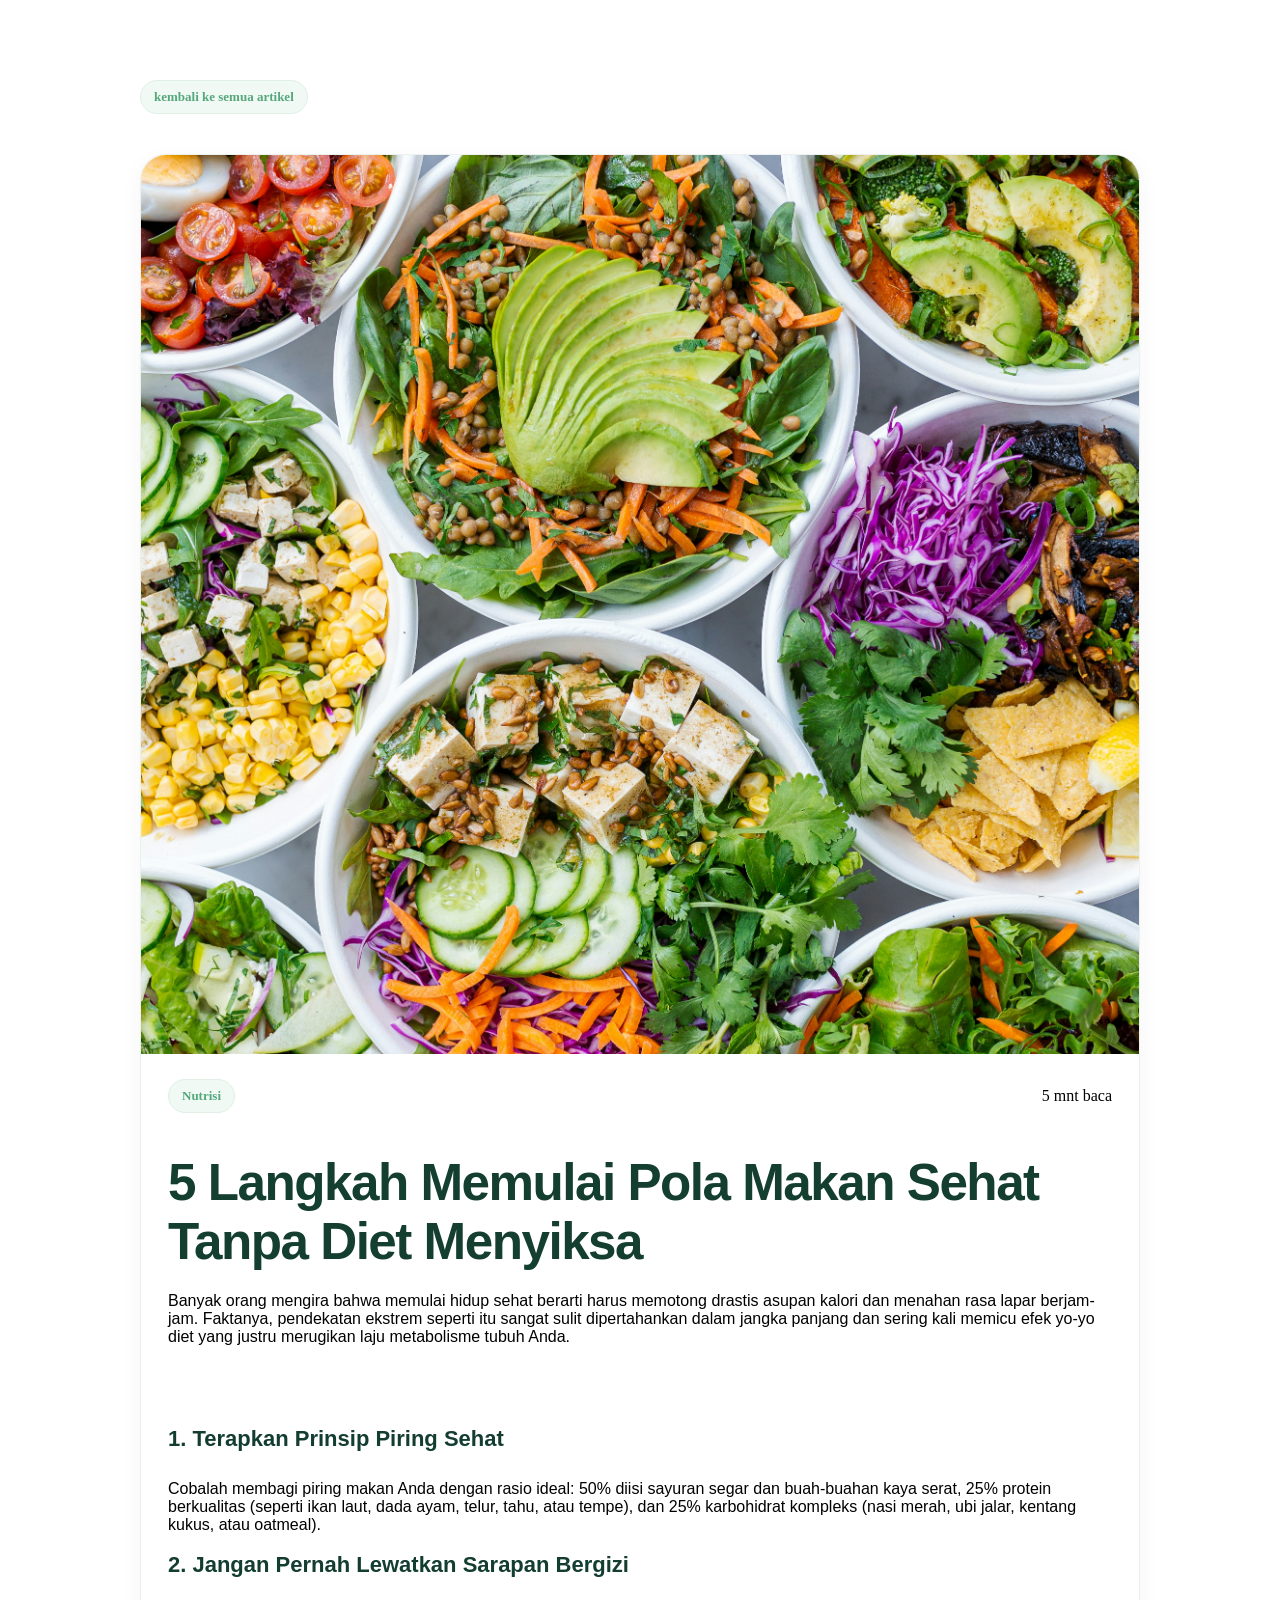
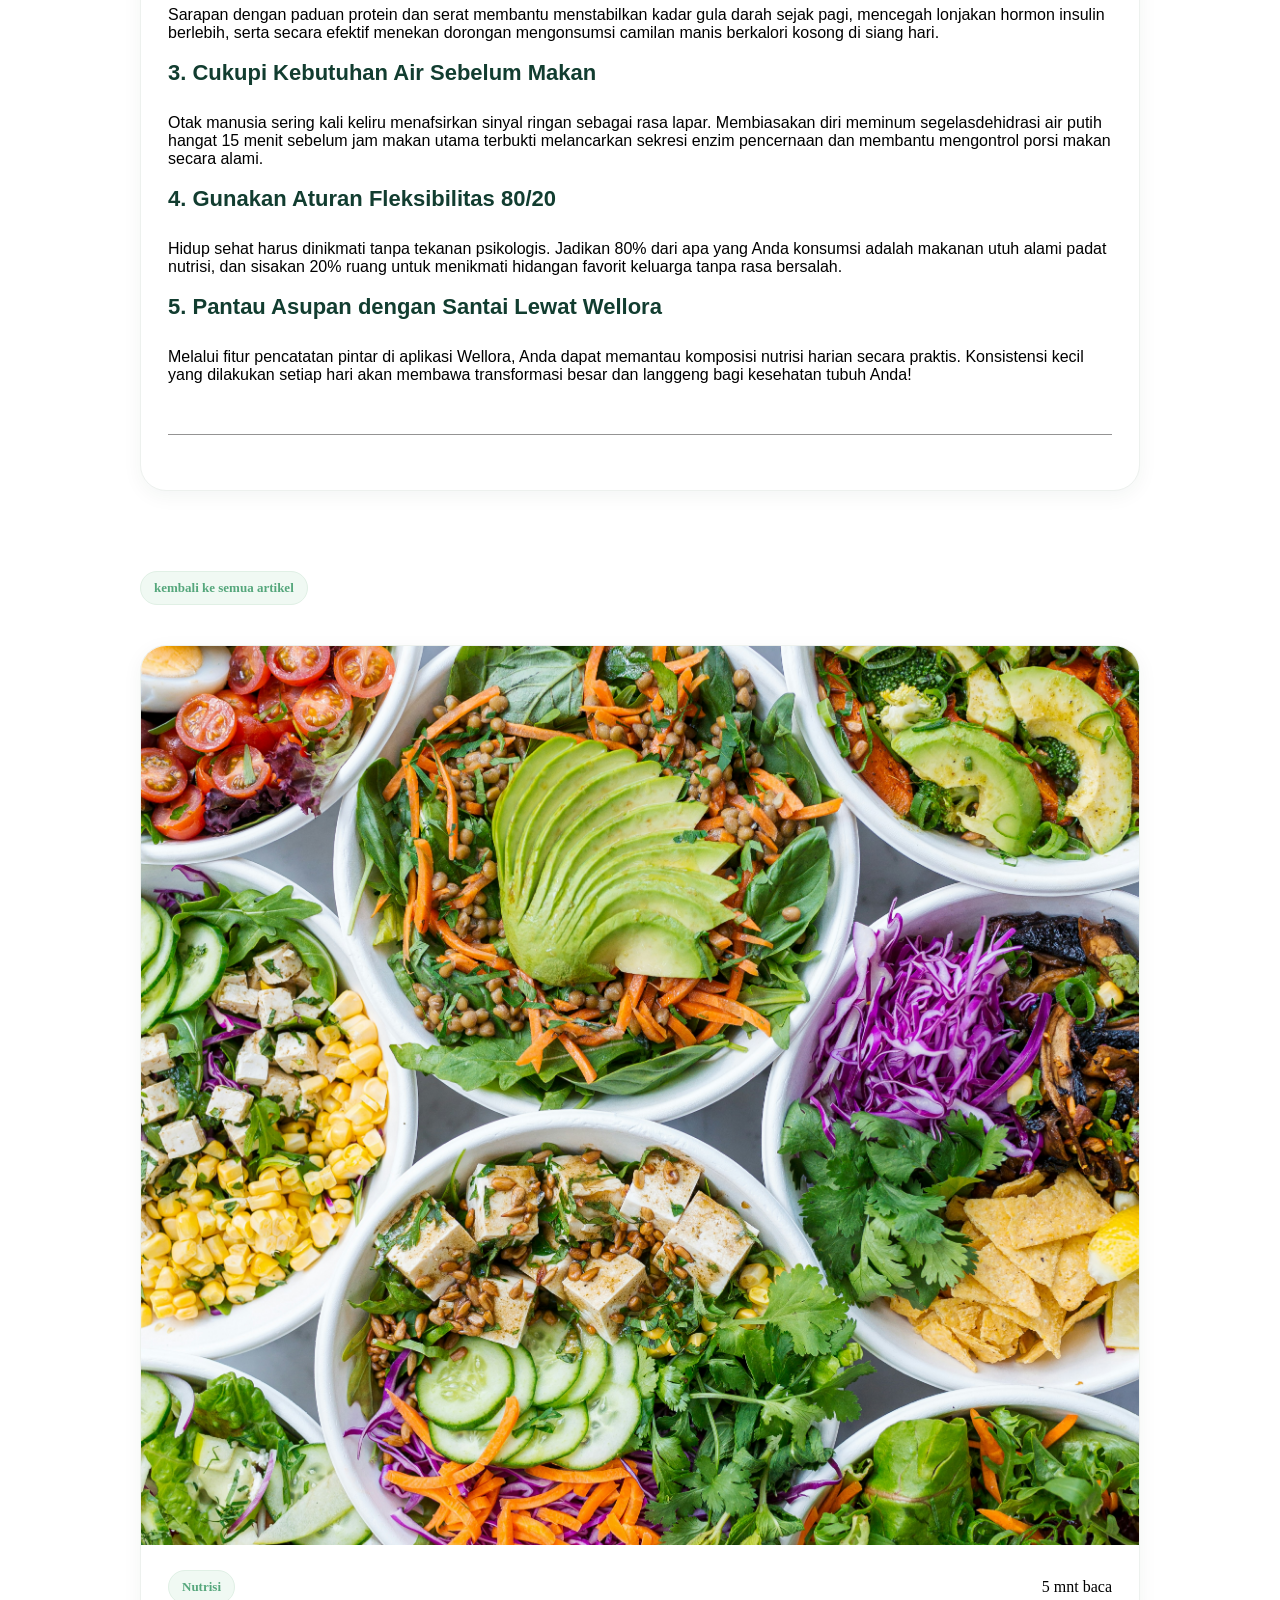
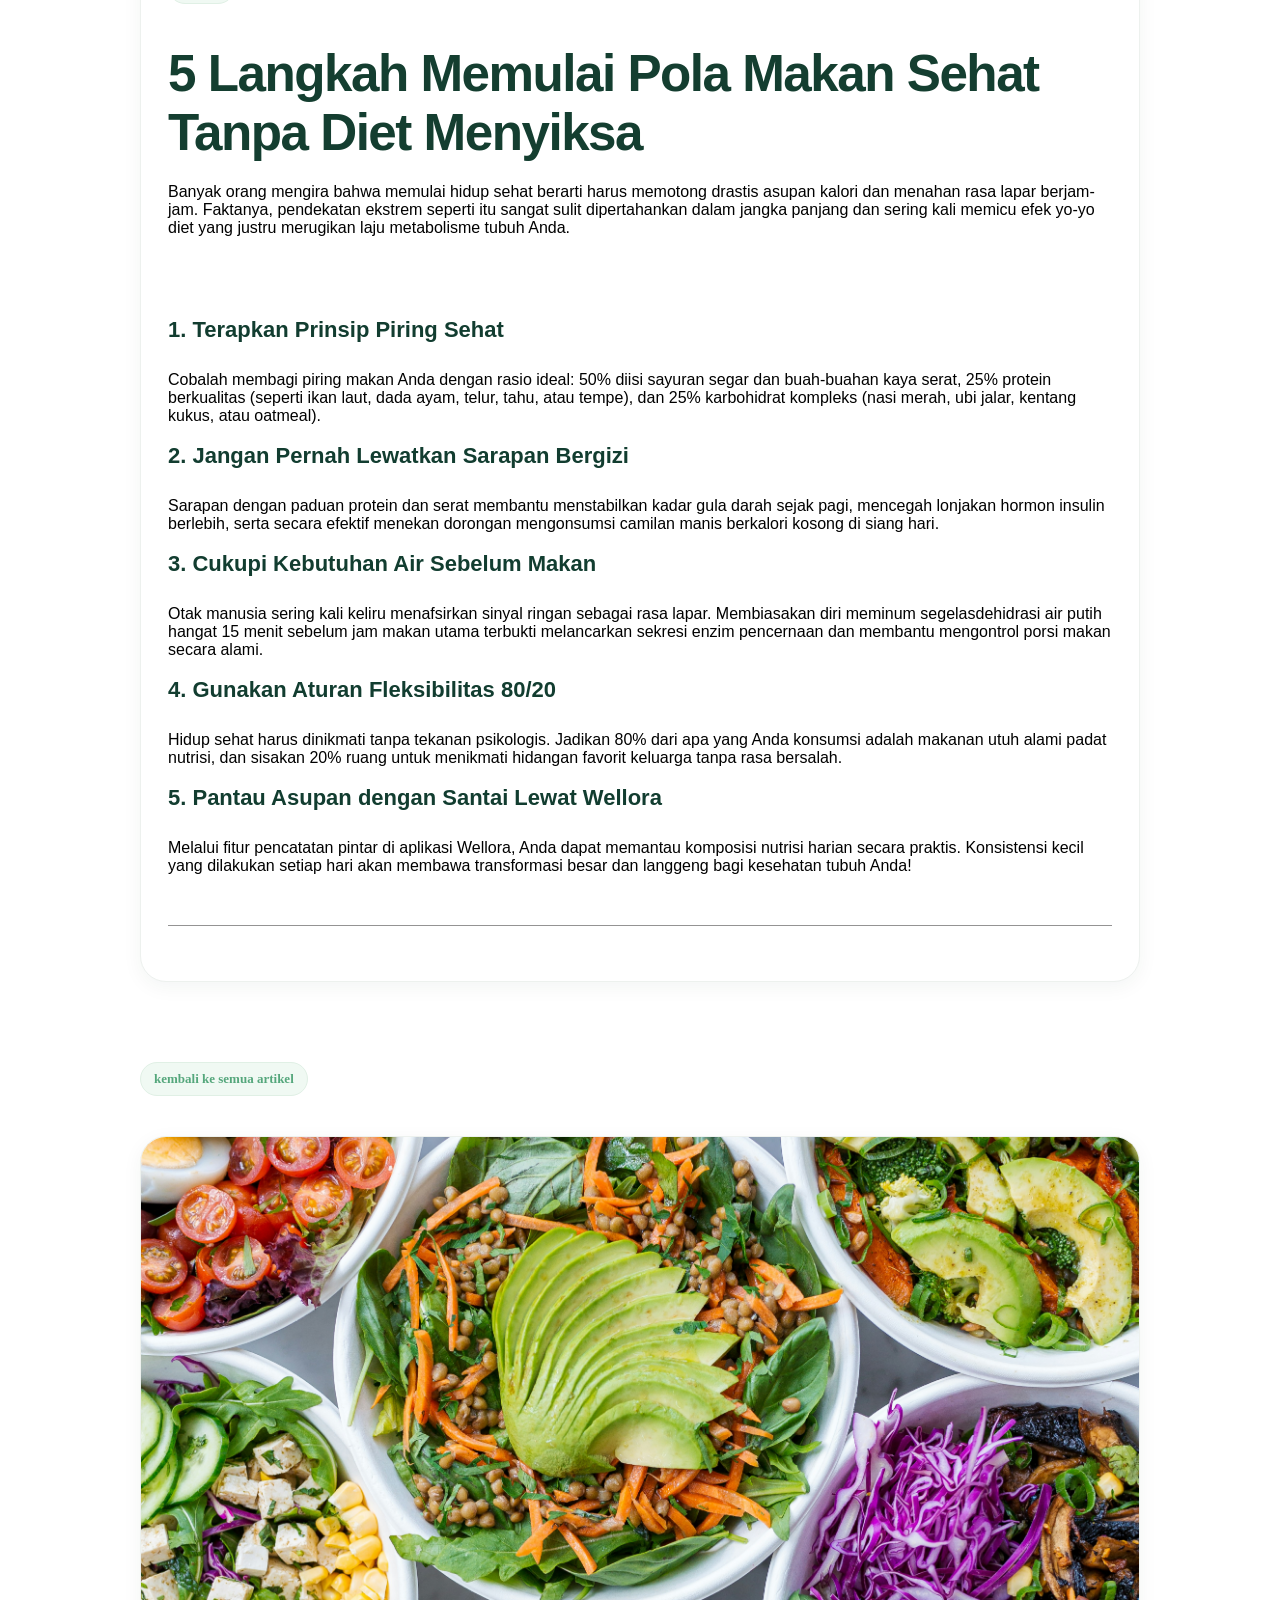
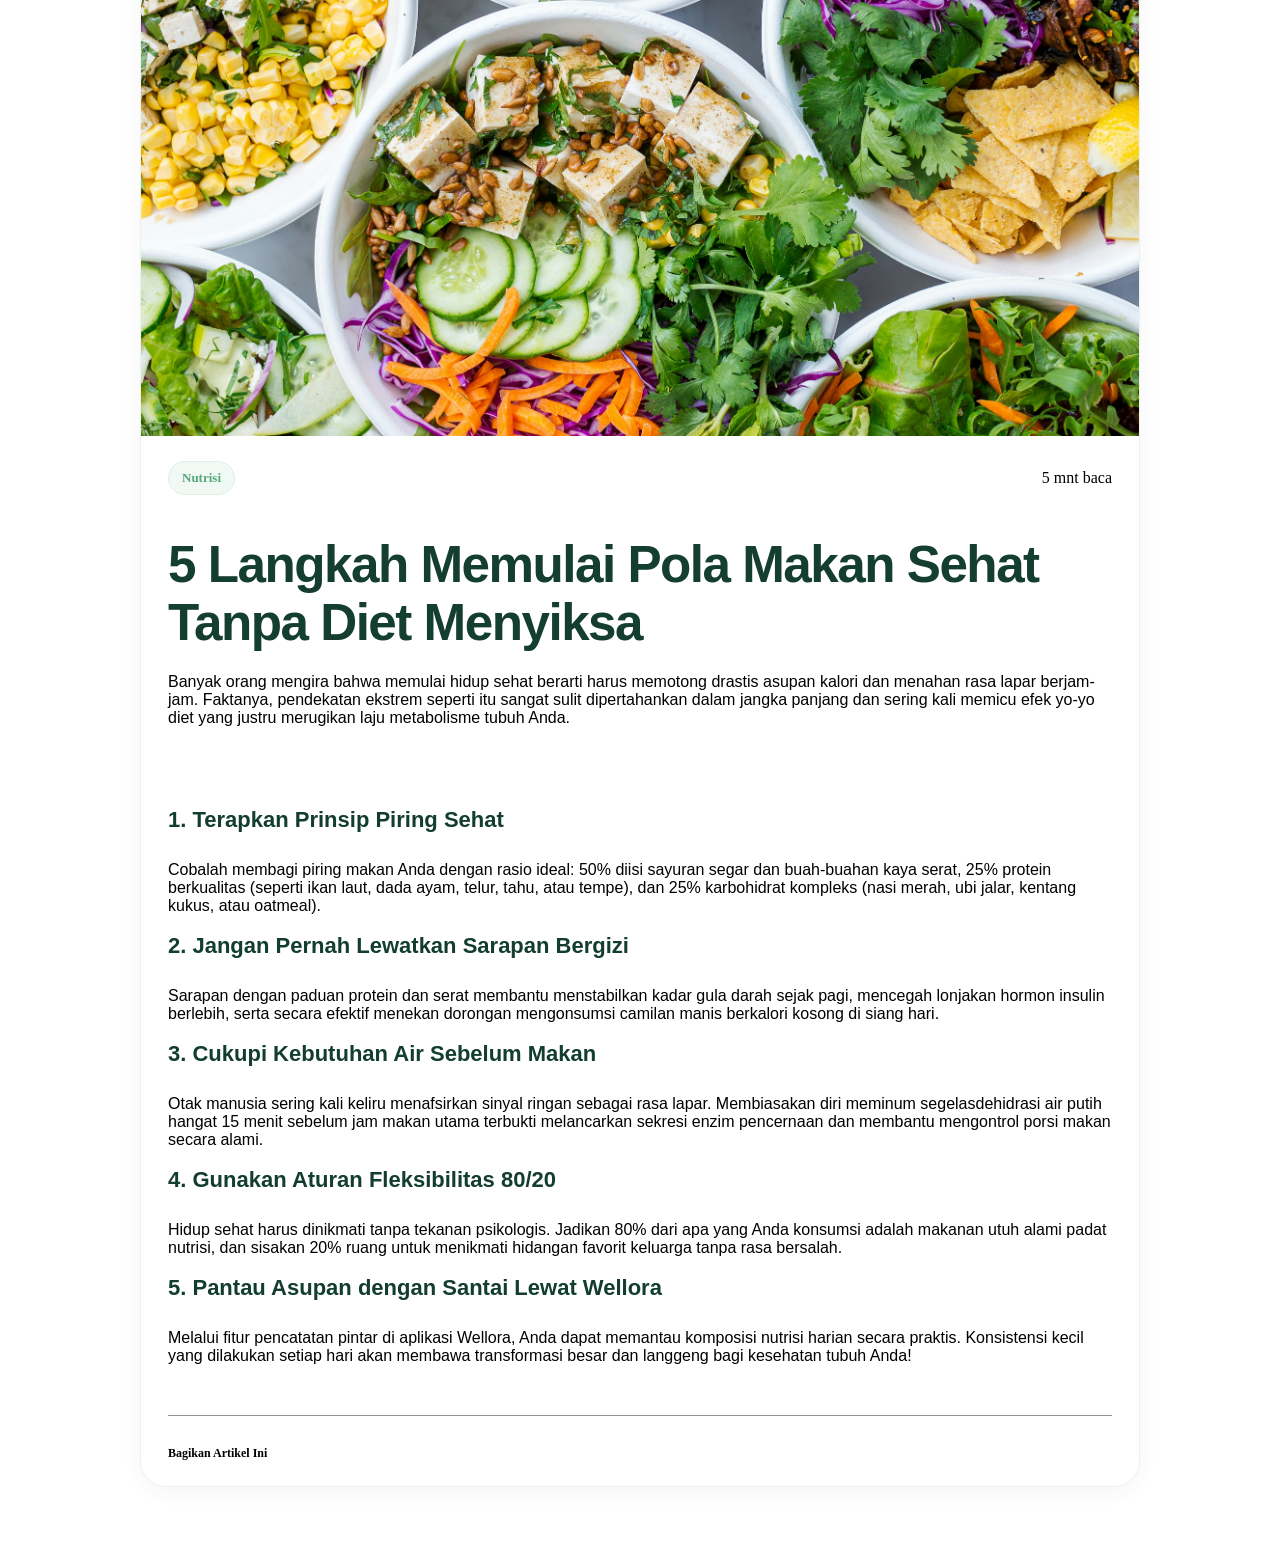
==== detail-berita.html @ 97751a6f "artikel baru 2" ====
<!DOCTYPE html>
<html lang="en">
<head>
    <meta charset="UTF-8">
    <meta name="viewport" content="width=device-width, initial-scale=1.0">
    <title>Detail berita</title>

     <link rel="stylesheet" href="detail-berita.css">


</head>
<body>
    
<!-- ini artikel 0 -->
    <div class="artikel-container">
        <div class="kembali">
    <span class="kmbl"><i class="fa-solid fa-arrow-left-long">
    </i>kembali ke semua artikel</span>
</div>    
      <!-- artikel 1 -->
         <div class="artikel-card">
            <div class="artikel-image">
                <img src="aset/luisa-brimble-2RrBE90w0T8-unsplash.jpg"
                    alt="pola makanan sehat ">
            </div>
             <div class="artikel-content">
                <div class="artikel-meta">
                     <span class="artikel-kategori">Nutrisi</span>
                    <span class="waktu-baca">5 mnt baca</span>
                </div>

                <h3 class="artikel-title">
                    5 Langkah Memulai Pola Makan Sehat Tanpa Diet Menyiksa
                </h3>
               <div class="teks">
                <p class="p1">
                    Banyak orang mengira bahwa memulai hidup sehat 
                    berarti harus memotong drastis asupan kalori dan
                     menahan rasa lapar berjam-jam. Faktanya, pendekatan 
                     ekstrem seperti itu sangat sulit dipertahankan dalam
                      jangka panjang dan sering kali memicu efek yo-yo diet
                       yang justru merugikan laju metabolisme tubuh Anda.</p>

<h3 class="h1"> 1. Terapkan Prinsip Piring Sehat</h3>
<p>Cobalah membagi piring makan Anda dengan rasio ideal:
 50% diisi sayuran segar dan buah-buahan kaya serat, 
 25% protein berkualitas (seperti ikan laut, dada ayam,
  telur, tahu, atau tempe), dan 25% karbohidrat kompleks 
  (nasi merah, ubi jalar, kentang kukus, atau oatmeal).</p>
<h3 class="h1">2. Jangan Pernah Lewatkan Sarapan Bergizi</h3>
<p>Sarapan dengan paduan protein dan serat membantu menstabilkan
 kadar gula darah sejak pagi, mencegah lonjakan hormon insulin 
 berlebih, serta secara efektif menekan dorongan mengonsumsi
  camilan manis berkalori kosong di siang hari.</p>
<h3 class="h1">3. Cukupi Kebutuhan Air Sebelum Makan</h3>
<p>Otak manusia sering kali keliru menafsirkan sinyal 
 ringan sebagai rasa lapar. Membiasakan diri meminum segelasdehidrasi
  air putih hangat 15 menit sebelum jam makan utama terbukti 
  melancarkan sekresi enzim pencernaan dan membantu mengontrol 
  porsi makan secara alami.</p>
<h3 class="h1">4. Gunakan Aturan Fleksibilitas 80/20</h3>
<p>Hidup sehat harus dinikmati tanpa tekanan psikologis. 
Jadikan 80% dari apa yang Anda konsumsi adalah makanan
 utuh alami padat nutrisi, dan sisakan 20% ruang untuk
  menikmati hidangan favorit keluarga tanpa rasa bersalah.</p>
<h3 class="h1">5. Pantau Asupan dengan Santai Lewat Wellora</h3>
<p>Melalui fitur pencatatan pintar di aplikasi Wellora,
 Anda dapat memantau komposisi nutrisi harian secara praktis.
 Konsistensi kecil yang dilakukan setiap hari akan membawa 
 transformasi besar dan langgeng bagi kesehatan tubuh Anda!</p>

               </div>              
    <div class="footer-line"></div>
                 
            </div>
         </div>
    </div>
    <article id="artikel-0" class="artikel-card-main">

    </article>

    <!-- ini artikel 1 -->
    <div class="artikel-container">
        <div class="kembali">
    <span class="kmbl"><i class="fa-solid fa-arrow-left-long">
    </i>kembali ke semua artikel</span>
</div>    
      <!-- artikel 1 -->
         <div class="artikel-card">
            <div class="artikel-image">
                <img src="aset/luisa-brimble-2RrBE90w0T8-unsplash.jpg"
                    alt="pola makanan sehat ">
            </div>
             <div class="artikel-content">
                <div class="artikel-meta">
                     <span class="artikel-kategori">Nutrisi</span>
                    <span class="waktu-baca">5 mnt baca</span>
                </div>

                <h3 class="artikel-title">
                    5 Langkah Memulai Pola Makan Sehat Tanpa Diet Menyiksa
                </h3>
               <div class="teks">
                <p class="p1">
                    Banyak orang mengira bahwa memulai hidup sehat 
                    berarti harus memotong drastis asupan kalori dan
                     menahan rasa lapar berjam-jam. Faktanya, pendekatan 
                     ekstrem seperti itu sangat sulit dipertahankan dalam
                      jangka panjang dan sering kali memicu efek yo-yo diet
                       yang justru merugikan laju metabolisme tubuh Anda.</p>

<h3 class="h1"> 1. Terapkan Prinsip Piring Sehat</h3>
<p>Cobalah membagi piring makan Anda dengan rasio ideal:
 50% diisi sayuran segar dan buah-buahan kaya serat, 
 25% protein berkualitas (seperti ikan laut, dada ayam,
  telur, tahu, atau tempe), dan 25% karbohidrat kompleks 
  (nasi merah, ubi jalar, kentang kukus, atau oatmeal).</p>
<h3 class="h1">2. Jangan Pernah Lewatkan Sarapan Bergizi</h3>
<p>Sarapan dengan paduan protein dan serat membantu menstabilkan
 kadar gula darah sejak pagi, mencegah lonjakan hormon insulin 
 berlebih, serta secara efektif menekan dorongan mengonsumsi
  camilan manis berkalori kosong di siang hari.</p>
<h3 class="h1">3. Cukupi Kebutuhan Air Sebelum Makan</h3>
<p>Otak manusia sering kali keliru menafsirkan sinyal 
 ringan sebagai rasa lapar. Membiasakan diri meminum segelasdehidrasi
  air putih hangat 15 menit sebelum jam makan utama terbukti 
  melancarkan sekresi enzim pencernaan dan membantu mengontrol 
  porsi makan secara alami.</p>
<h3 class="h1">4. Gunakan Aturan Fleksibilitas 80/20</h3>
<p>Hidup sehat harus dinikmati tanpa tekanan psikologis. 
Jadikan 80% dari apa yang Anda konsumsi adalah makanan
 utuh alami padat nutrisi, dan sisakan 20% ruang untuk
  menikmati hidangan favorit keluarga tanpa rasa bersalah.</p>
<h3 class="h1">5. Pantau Asupan dengan Santai Lewat Wellora</h3>
<p>Melalui fitur pencatatan pintar di aplikasi Wellora,
 Anda dapat memantau komposisi nutrisi harian secara praktis.
 Konsistensi kecil yang dilakukan setiap hari akan membawa 
 transformasi besar dan langgeng bagi kesehatan tubuh Anda!</p>

               </div>              
    <div class="footer-line"></div>
                 
            </div>
         </div>
    </div>
    <article id="artikel-1" class="artikel-card-main">

    </article>

    <!-- ini artikel 2 -->
    <div class="artikel-container">
        <div class="kembali">
    <span class="kmbl"><i class="fa-solid fa-arrow-left-long">
    </i>kembali ke semua artikel</span>
</div>    
      <!-- artikel 1 -->
         <div class="artikel-card">
            <div class="artikel-image">
                <img src="aset/luisa-brimble-2RrBE90w0T8-unsplash.jpg"
                    alt="pola makanan sehat ">
            </div>
             <div class="artikel-content">
                <div class="artikel-meta">
                     <span class="artikel-kategori">Nutrisi</span>
                    <span class="waktu-baca">5 mnt baca</span>
                </div>

                <h3 class="artikel-title">
                    5 Langkah Memulai Pola Makan Sehat Tanpa Diet Menyiksa
                </h3>
               <div class="teks">
                <p class="p1">
                    Banyak orang mengira bahwa memulai hidup sehat 
                    berarti harus memotong drastis asupan kalori dan
                     menahan rasa lapar berjam-jam. Faktanya, pendekatan 
                     ekstrem seperti itu sangat sulit dipertahankan dalam
                      jangka panjang dan sering kali memicu efek yo-yo diet
                       yang justru merugikan laju metabolisme tubuh Anda.</p>

<h3 class="h1"> 1. Terapkan Prinsip Piring Sehat</h3>
<p>Cobalah membagi piring makan Anda dengan rasio ideal:
 50% diisi sayuran segar dan buah-buahan kaya serat, 
 25% protein berkualitas (seperti ikan laut, dada ayam,
  telur, tahu, atau tempe), dan 25% karbohidrat kompleks 
  (nasi merah, ubi jalar, kentang kukus, atau oatmeal).</p>
<h3 class="h1">2. Jangan Pernah Lewatkan Sarapan Bergizi</h3>
<p>Sarapan dengan paduan protein dan serat membantu menstabilkan
 kadar gula darah sejak pagi, mencegah lonjakan hormon insulin 
 berlebih, serta secara efektif menekan dorongan mengonsumsi
  camilan manis berkalori kosong di siang hari.</p>
<h3 class="h1">3. Cukupi Kebutuhan Air Sebelum Makan</h3>
<p>Otak manusia sering kali keliru menafsirkan sinyal 
 ringan sebagai rasa lapar. Membiasakan diri meminum segelasdehidrasi
  air putih hangat 15 menit sebelum jam makan utama terbukti 
  melancarkan sekresi enzim pencernaan dan membantu mengontrol 
  porsi makan secara alami.</p>
<h3 class="h1">4. Gunakan Aturan Fleksibilitas 80/20</h3>
<p>Hidup sehat harus dinikmati tanpa tekanan psikologis. 
Jadikan 80% dari apa yang Anda konsumsi adalah makanan
 utuh alami padat nutrisi, dan sisakan 20% ruang untuk
  menikmati hidangan favorit keluarga tanpa rasa bersalah.</p>
<h3 class="h1">5. Pantau Asupan dengan Santai Lewat Wellora</h3>
<p>Melalui fitur pencatatan pintar di aplikasi Wellora,
 Anda dapat memantau komposisi nutrisi harian secara praktis.
 Konsistensi kecil yang dilakukan setiap hari akan membawa 
 transformasi besar dan langgeng bagi kesehatan tubuh Anda!</p>

               </div>              
    <div class="footer-line"></div>
                 
    <h4 class="bagi"><i class="fa-solid fa-share-nodes"></i>Bagikan Artikel Ini</h4>
            </div>
         </div>
    </div>
    <article id="artikel-2" class="artikel-card-main">

    </article>

</body>
</html>
---- detail-berita.css ----
* {
    margin: 0;
    padding: 0;
    box-sizing: border-box;
}

.kmbl{
    display: inline-block;
    padding: 8px 13px;
    border-radius: 30px;
    background-color: #f0f9f3;
    border: 1px solid #e0f0e5;
    color: #55a77c;
    font-size: 13px;
    font-weight: 600;
}

.artikel-container {
    max-width: 1000px;
    margin: 80px auto;
    display: grid;
    gap: 40px;
    align-items: stretch;

}

.artikel-card {
    background-color: #ffffff;
    border: 1px solid #edf1ee;
    border-radius: 26px;
    overflow: hidden;
    box-shadow: 0 5px 20px rgba(24, 67, 49, 0.05);
    display: flex;
    flex-direction: column;
    transition:transform 0.3s ease, box-shadow 0.3s ease;
}

.artikel-card:hover {
    transform: translateY(-7px);
    box-shadow: 0 14px 30px rgba(24, 67, 49, 0.12);
}

.artikel-image {
    width: 100%;
    height: 899px;
    overflow: hidden;
    flex-shrink: 0;
}

.artikel-image img {
    width: 100%;
    height: 100%;
    display: block;
    object-fit: cover;
    transition: transform 0.5s ease;
}

.artikel-card:hover .artikel-image img {
    transform: scale(1.06);
}

.artikel-content {
    padding: 25px 27px;
    display: flex;
    flex-direction: column;
    flex: 1;
}

.artikel-meta {
    display: flex;
    justify-content: space-between;
    align-items: center;
    gap: 10px;
    margin-bottom: 17px;
}

.artikel-title{
    margin: 24px 0 20px;
    color: #143e30;
    font-size: clamp(34px, 4vw, 54px);
    font-weight: 750;
    line-height: 1.15;
    letter-spacing: -1.5px;
    font-family: 'Segoe UI', Tahoma, Geneva, Verdana, sans-serif;
}

.artikel-content > p {
    color: #444545;
    font-size: 18px;
    line-height: 1.8;
    margin-bottom: 18px;
    margin-top: 28px;
}

.p1{
      margin-bottom: 80px;
      font-color: #444545;

}

.h1{
    color: #123d30;
    font-size: 22px;
    margin-bottom: 28px;
    margin-top: 18px;
}

.artikel-kategori {
    display: inline-block;
    padding: 8px 13px;
    border-radius: 30px;
    background-color: #f0f9f3;
    border: 1px solid #e0f0e5;
    color: #55a77c;
    font-size: 13px;
    font-weight: 600;
}

.teks{
    font-family: 'Segoe UI', Tahoma, Geneva, Verdana, sans-serif;
}


.footer-line {
    width: 100%;
    height: 1px;
    background-color: rgba(63, 61, 61, 0.557);
    margin-bottom: 30px;
    margin-top: 50px;
}

.bagi{
    font-size: 12px;
}
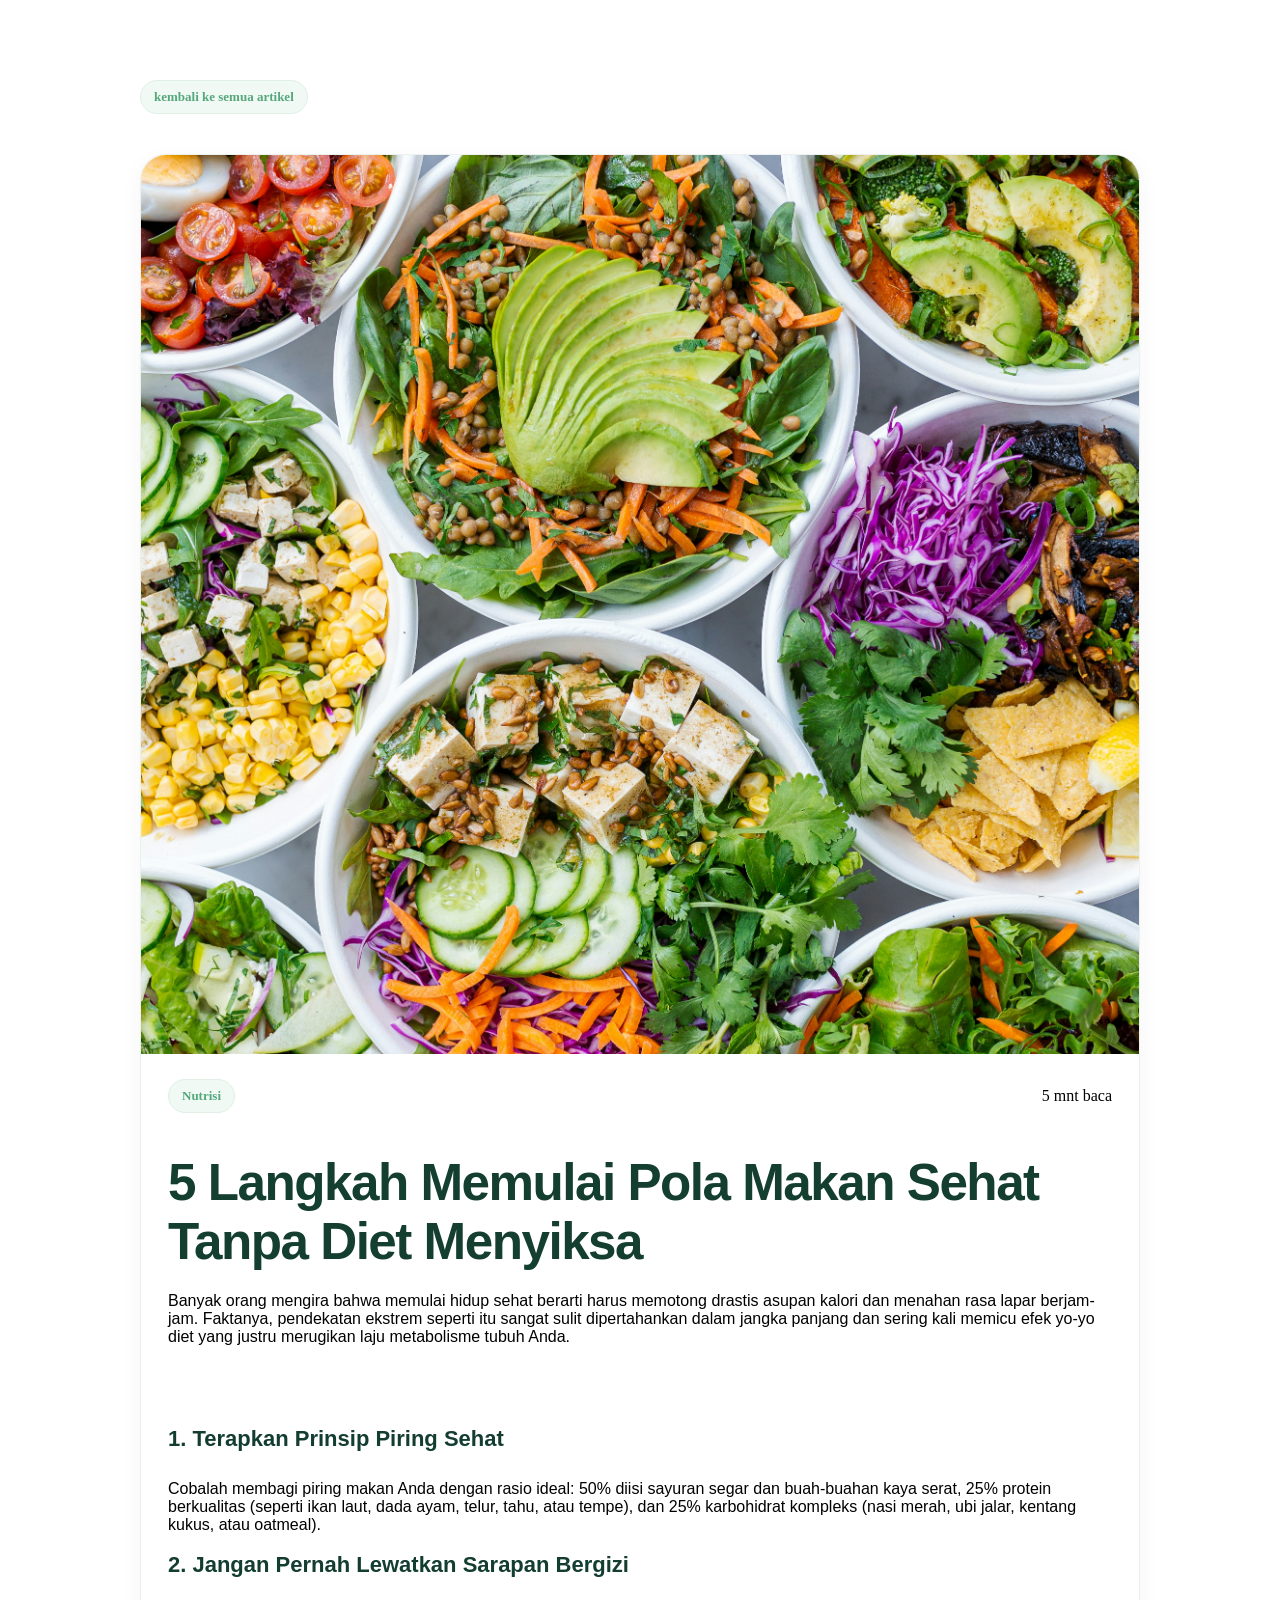
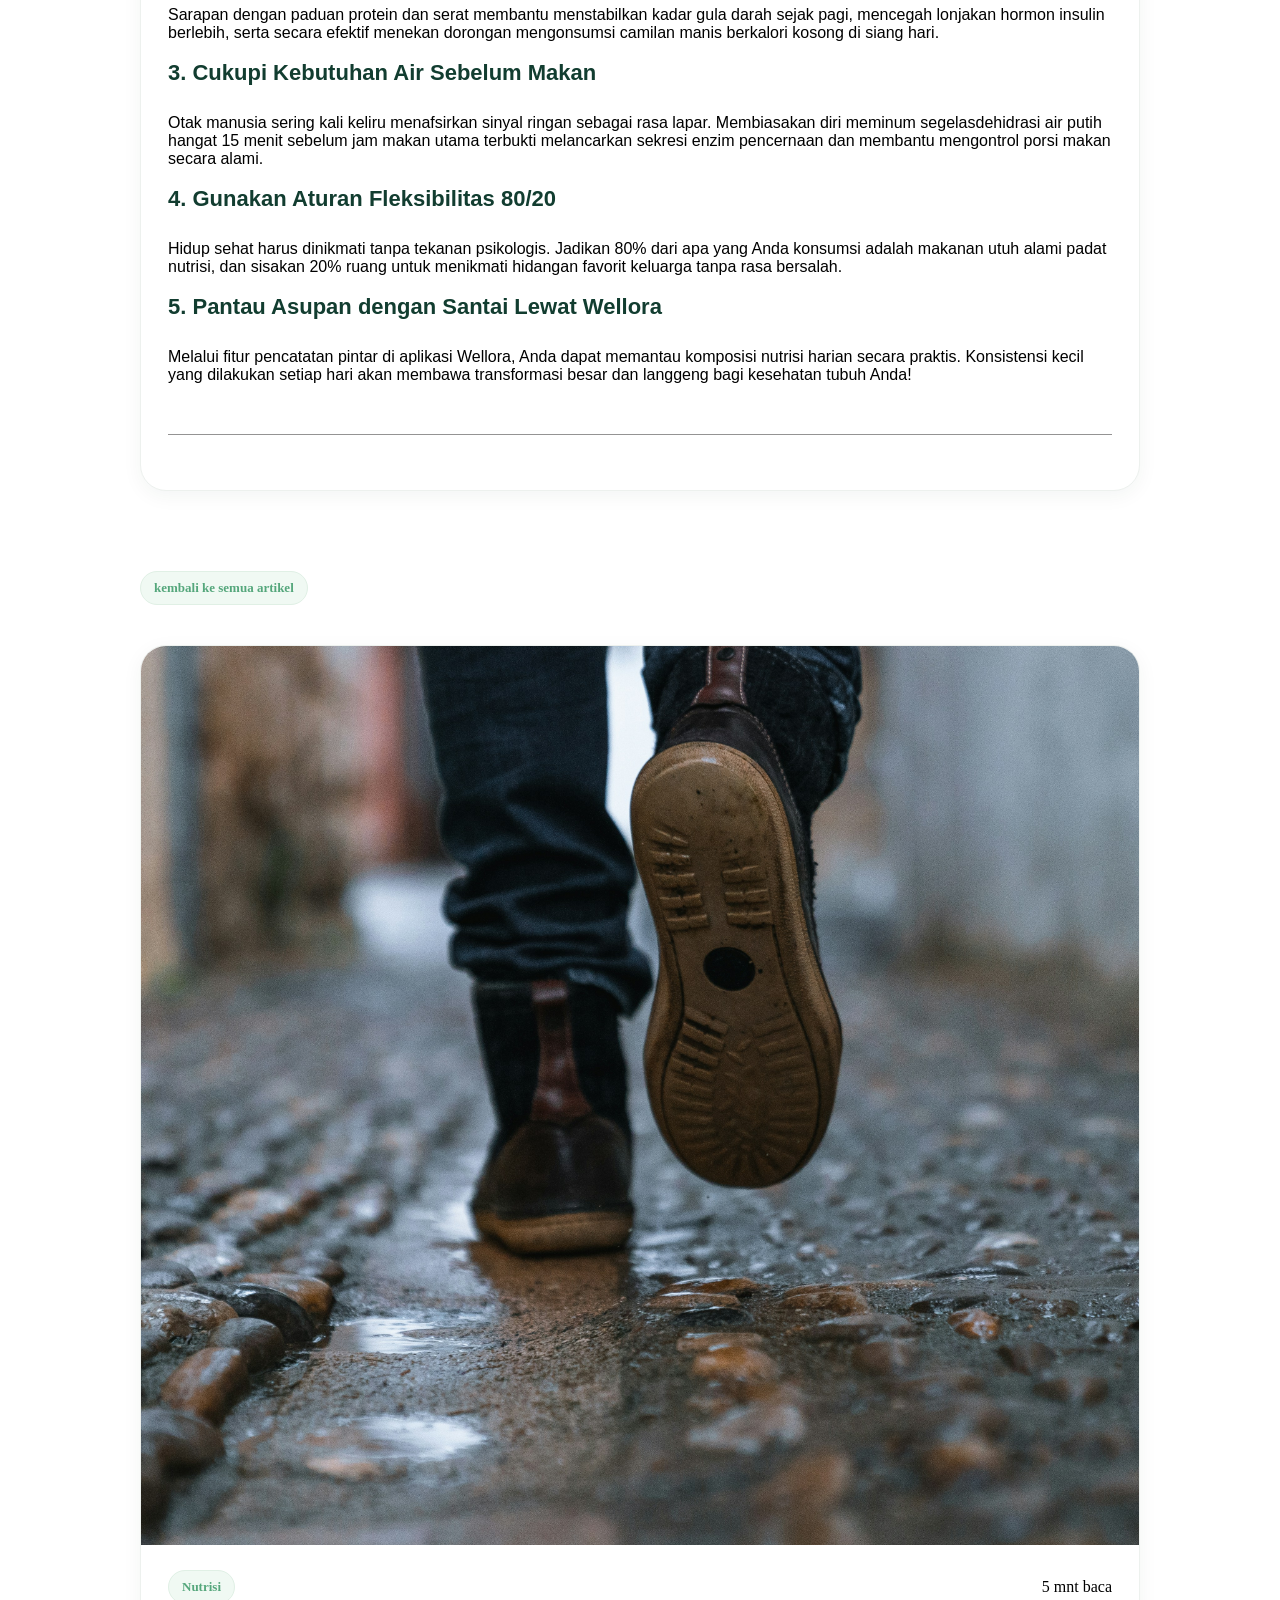
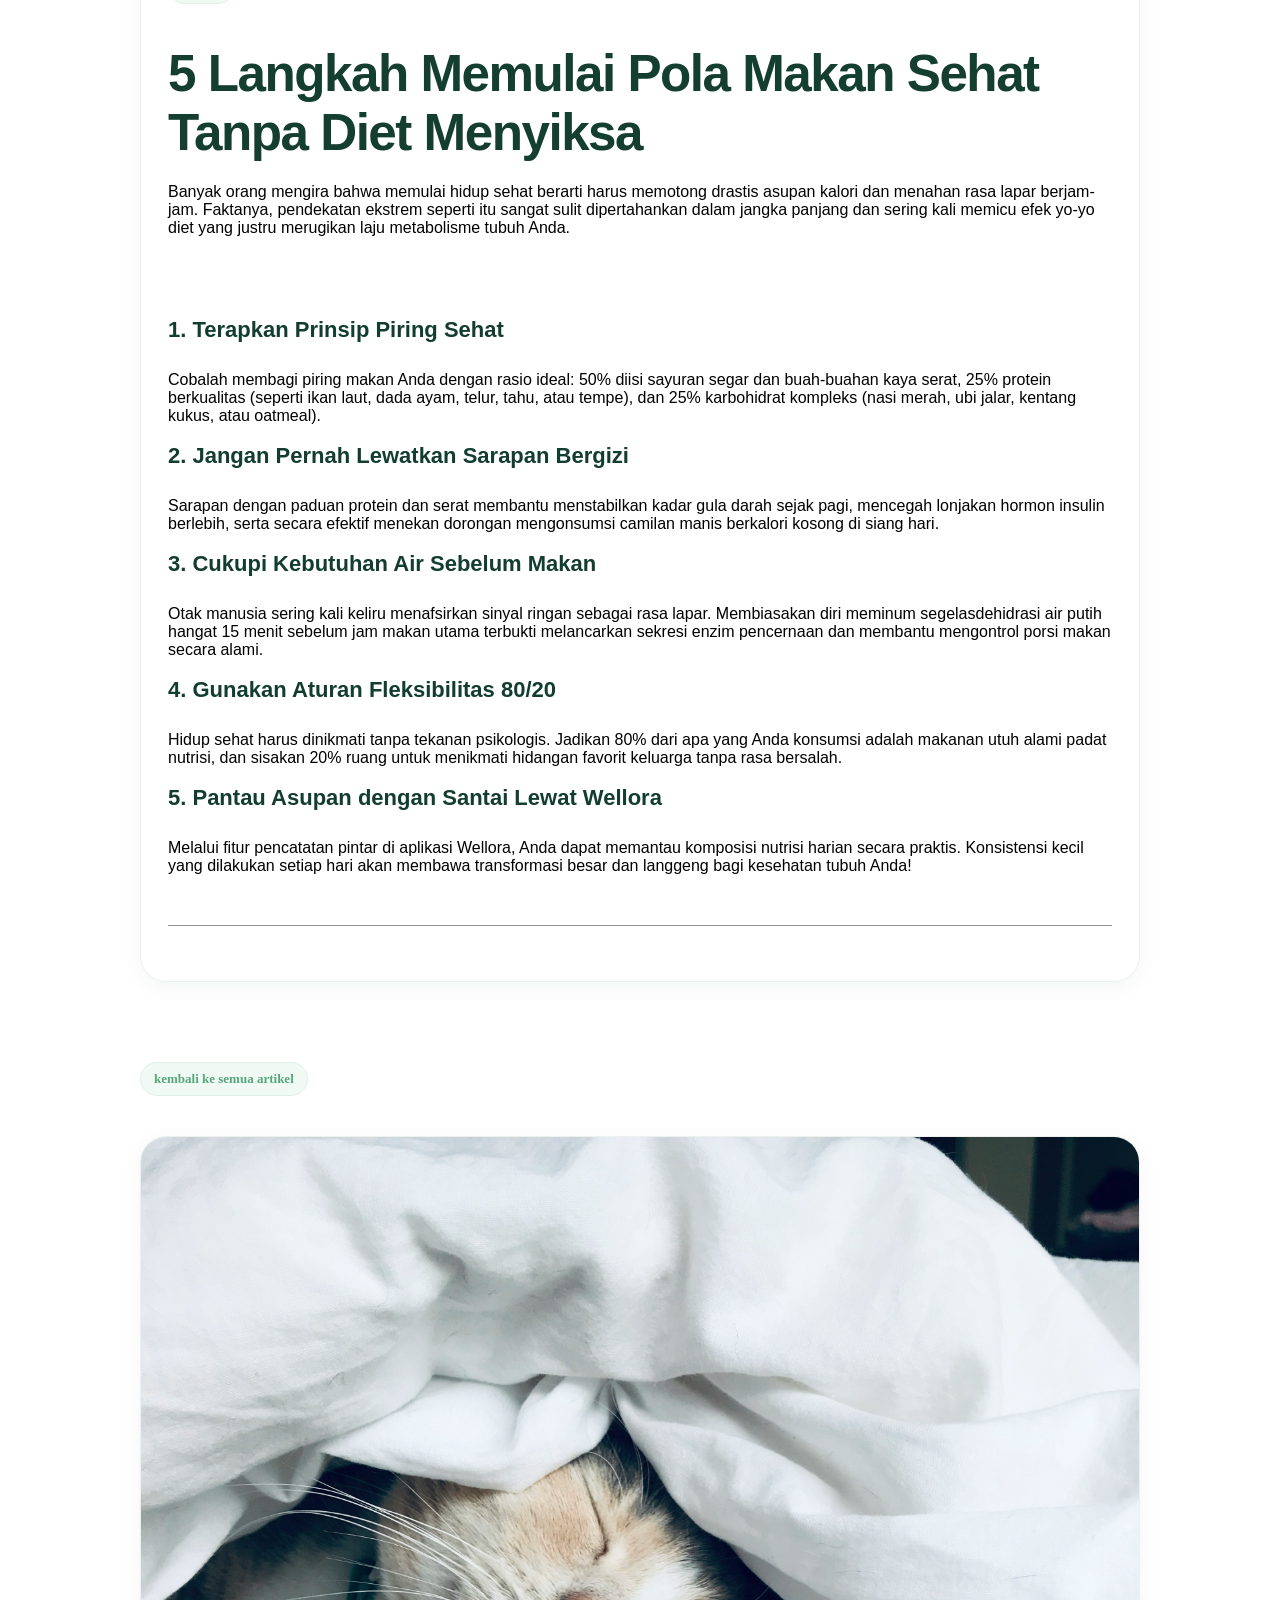
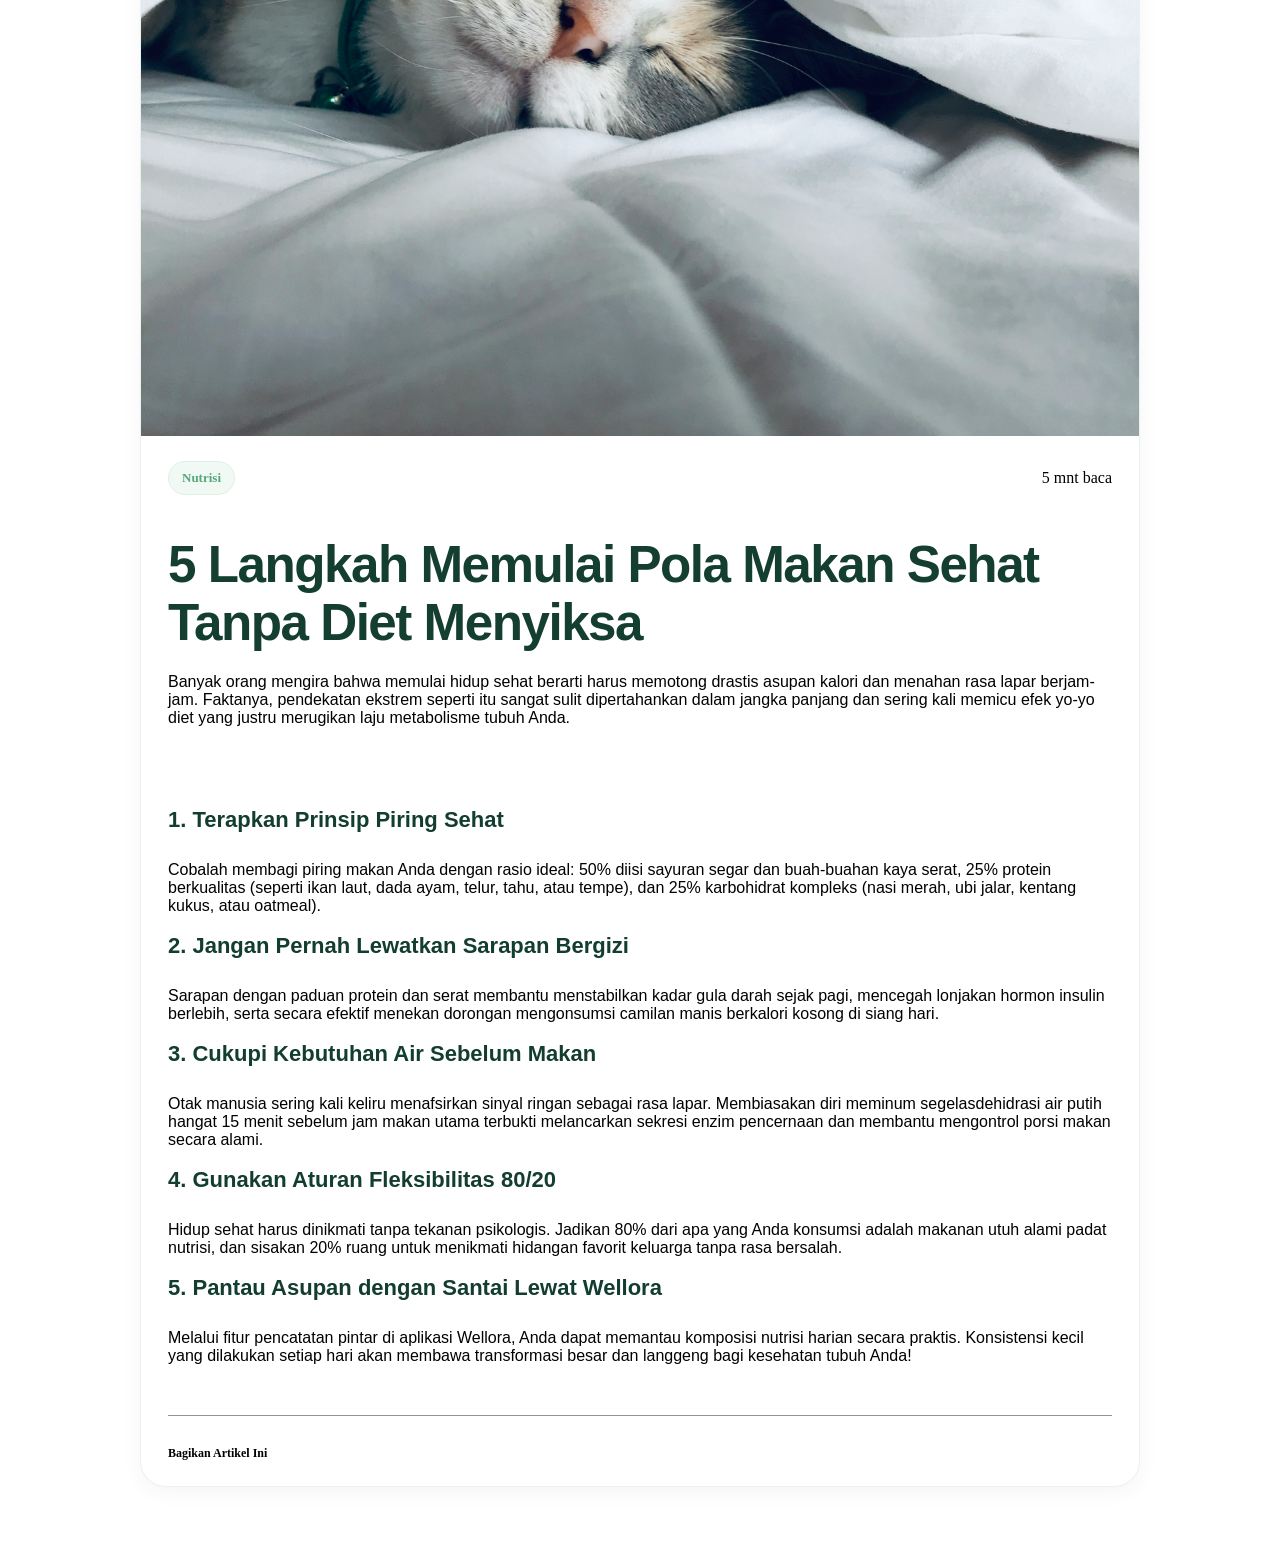
==== commit 54aa9e78: "artikel baru 2" ====
--- a/detail-berita.html
+++ b/detail-berita.html
@@ -88,7 +88,7 @@
       <!-- artikel 1 -->
          <div class="artikel-card">
             <div class="artikel-image">
-                <img src="aset/luisa-brimble-2RrBE90w0T8-unsplash.jpg"
+                <img src="aset/alejandro-luengo-jSvoR46Xk8Q-unsplash.jpg"
                     alt="pola makanan sehat ">
             </div>
              <div class="artikel-content">
@@ -156,7 +156,7 @@
       <!-- artikel 1 -->
          <div class="artikel-card">
             <div class="artikel-image">
-                <img src="aset/luisa-brimble-2RrBE90w0T8-unsplash.jpg"
+                <img src="aset/kate-stone-matheson-uy5t-CJuIK4-unsplash.jpg"
                     alt="pola makanan sehat ">
             </div>
              <div class="artikel-content">
